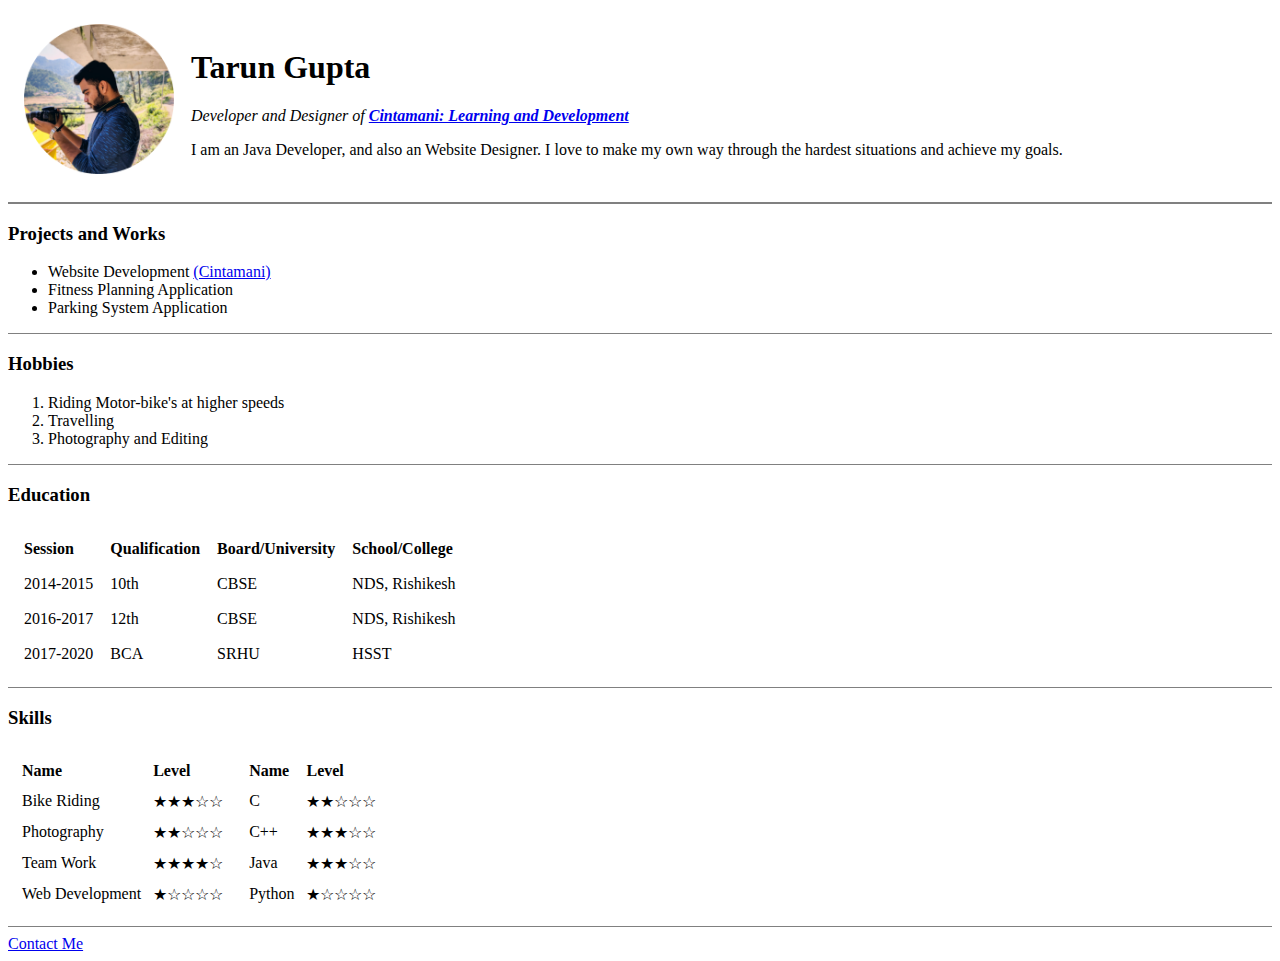
==== index.html @ a292038a "added initial files" ====
<!DOCTYPE html>
<html lang="en" dir="ltr">

  <head>
    <meta charset="utf-8">
    <title>Tarun's Personal Site</title>
  </head>

  <body>

    <table  cellspacing="15">
      <tr>
        <td><img src="images/profile-picture.png" alt="tarun's profile picture" width="150" height="150"></td>
        <td>
          <h1>Tarun Gupta</h1>
          <p><em>Developer and Designer of <a href="http://www.cintamani.guru"><strong>Cintamani: Learning and Development</strong></a></em></p>
          <p>I am an Java Developer, and also an Website Designer. I love to make my own way through the hardest situations and achieve my goals. </p>
        </td>
      </tr>
    </table>

    <hr size="2" noshade>

    <h3>Projects and Works</h3>
      <ul>
        <li>Website Development <a href="http://www.cintamani.guru">(Cintamani)</a></li>
        <li>Fitness Planning Application</li>
        <li>Parking System Application</li>
      </ul>

    <hr size="1" noshade>

    <h3>Hobbies</h3>
      <ol>
        <li>Riding Motor-bike's at higher speeds</li>
        <li>Travelling</li>
        <li>Photography and Editing</li>
      </ol>

    <hr size="1" noshade>

    <h3>Education</h3>
    <table cellspacing="15">
        <thead  align="left">
          <tr>
              <th>Session</th>
              <th>Qualification</th>
              <th>Board/University</th>
              <th>School/College</th>
          </tr>
        </thead>
        <tbody>
          <tr>
            <td>2014-2015</td>
            <td>10th</td>
            <td>CBSE</td>
            <td>NDS, Rishikesh</td>
          </tr>
          <tr>
            <td>2016-2017</td>
            <td>12th</td>
            <td>CBSE</td>
            <td>NDS, Rishikesh</td>
          </tr>
          <tr>
            <td>2017-2020</td>
            <td>BCA</td>
            <td>SRHU</td>
            <td>HSST</td>
          </tr>
        </tbody>
      </table>

    <hr size="1" noshade>

    <h3>Skills</h3>
    <table>
        <tr>
          <td>
            <table cellspacing="10">
              <thead>
                <tr align="left">
                  <th>Name</th>
                  <th>Level</th>
                </tr>
              </thead>
              <tbody>
                <tr>
                  <td>Bike Riding</td>
                  <td>★★★☆☆</td>
                </tr>
                <tr>
                  <td>Photography</td>
                  <td>★★☆☆☆</td>
                </tr>
                <tr>
                  <td>Team Work</td>
                  <td>★★★★☆</td>
                </tr>
                <tr>
                  <td>Web Development</td>
                  <td>★☆☆☆☆</td>
                </tr>

              </tbody>
            </table>
          </td>
          <td>
            <table cellspacing="10">
              <thead>
                <tr align="left">
                  <th>Name</th>
                  <th>Level</th>
                </tr>
              </thead>
              <tbody>
                <tr>
                  <td>C</td>
                  <td>★★☆☆☆</td>
                </tr>
                <tr>
                  <td>C++</td>
                  <td>★★★☆☆</td>
                </tr>
                <tr>
                  <td>Java</td>
                  <td>★★★☆☆</td>
                </tr>
                <tr>
                  <td>Python</td>
                  <td>★☆☆☆☆</td>
                </tr>
              </tbody>
            </table>
          </td>
        </tr>
      </table>

    <hr size="1" noshade>

    <a href="contact_me.html">Contact Me</a>

  </body>

</html>
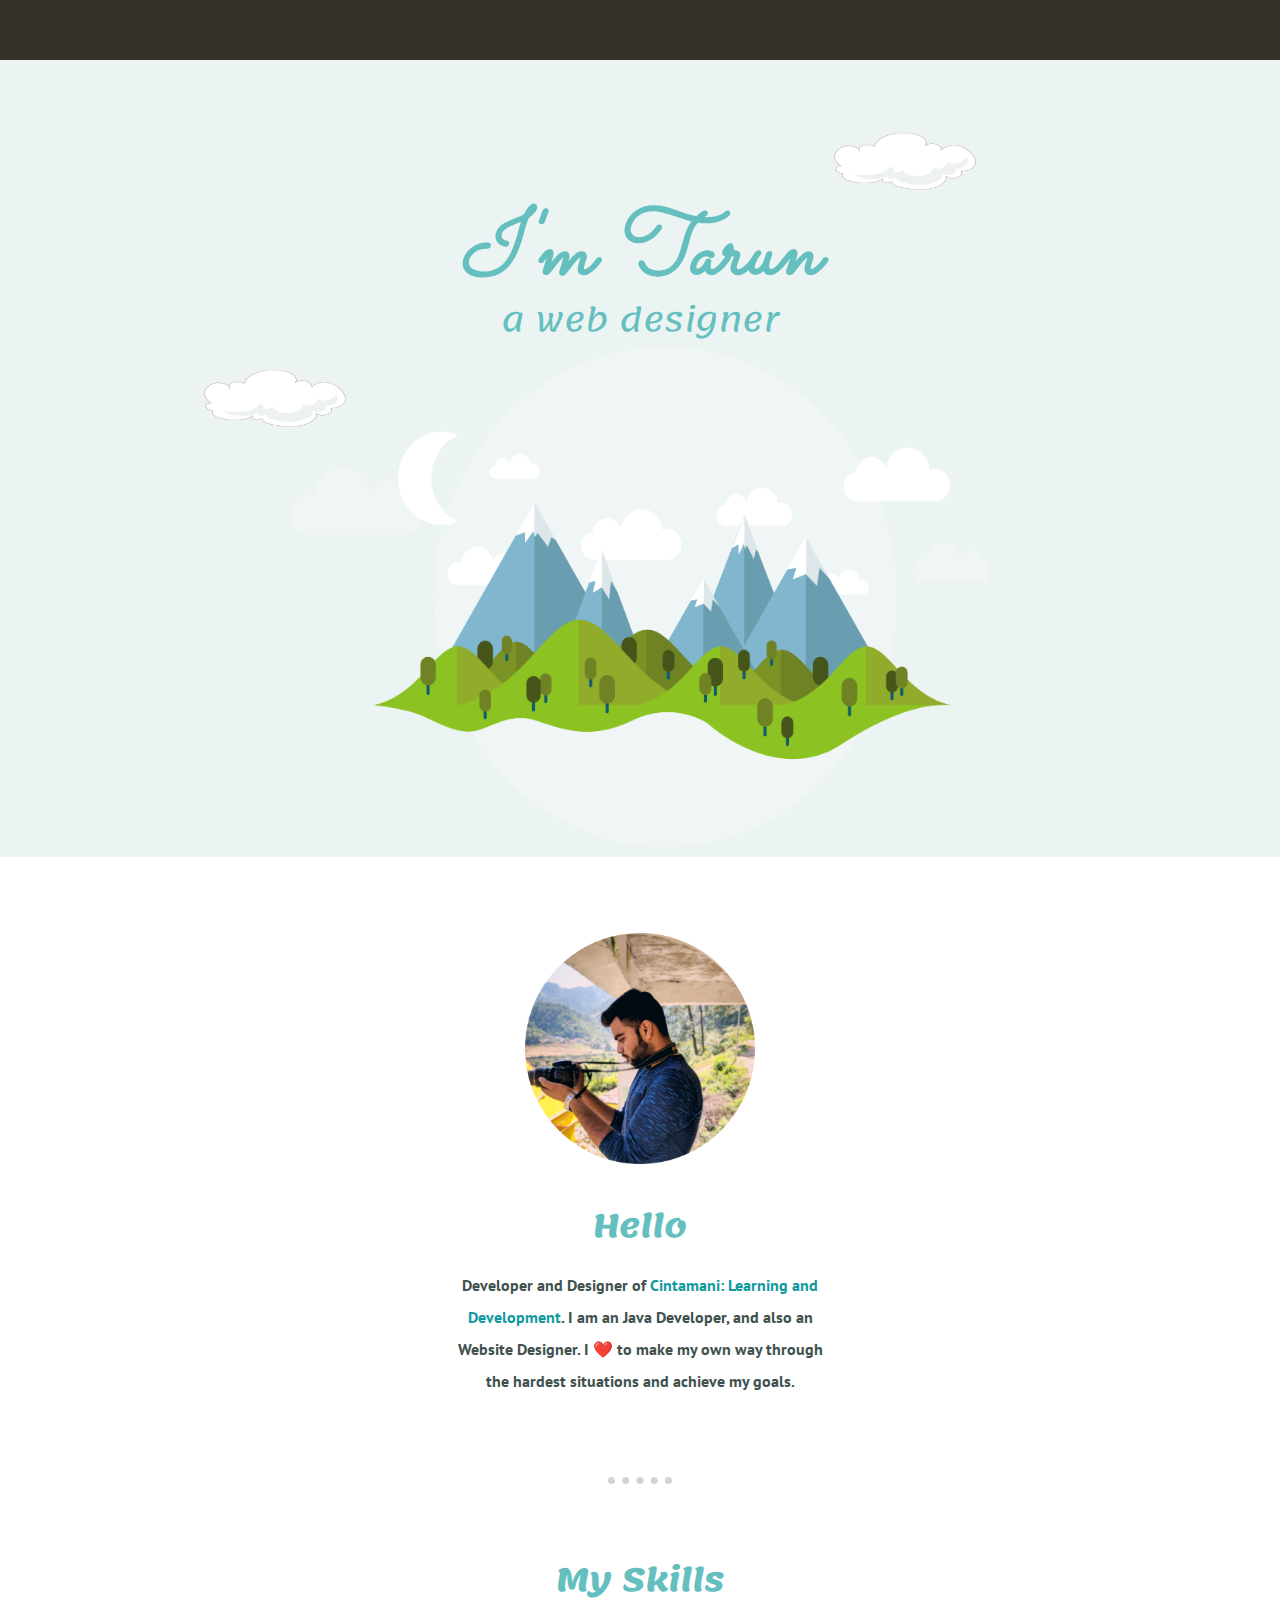
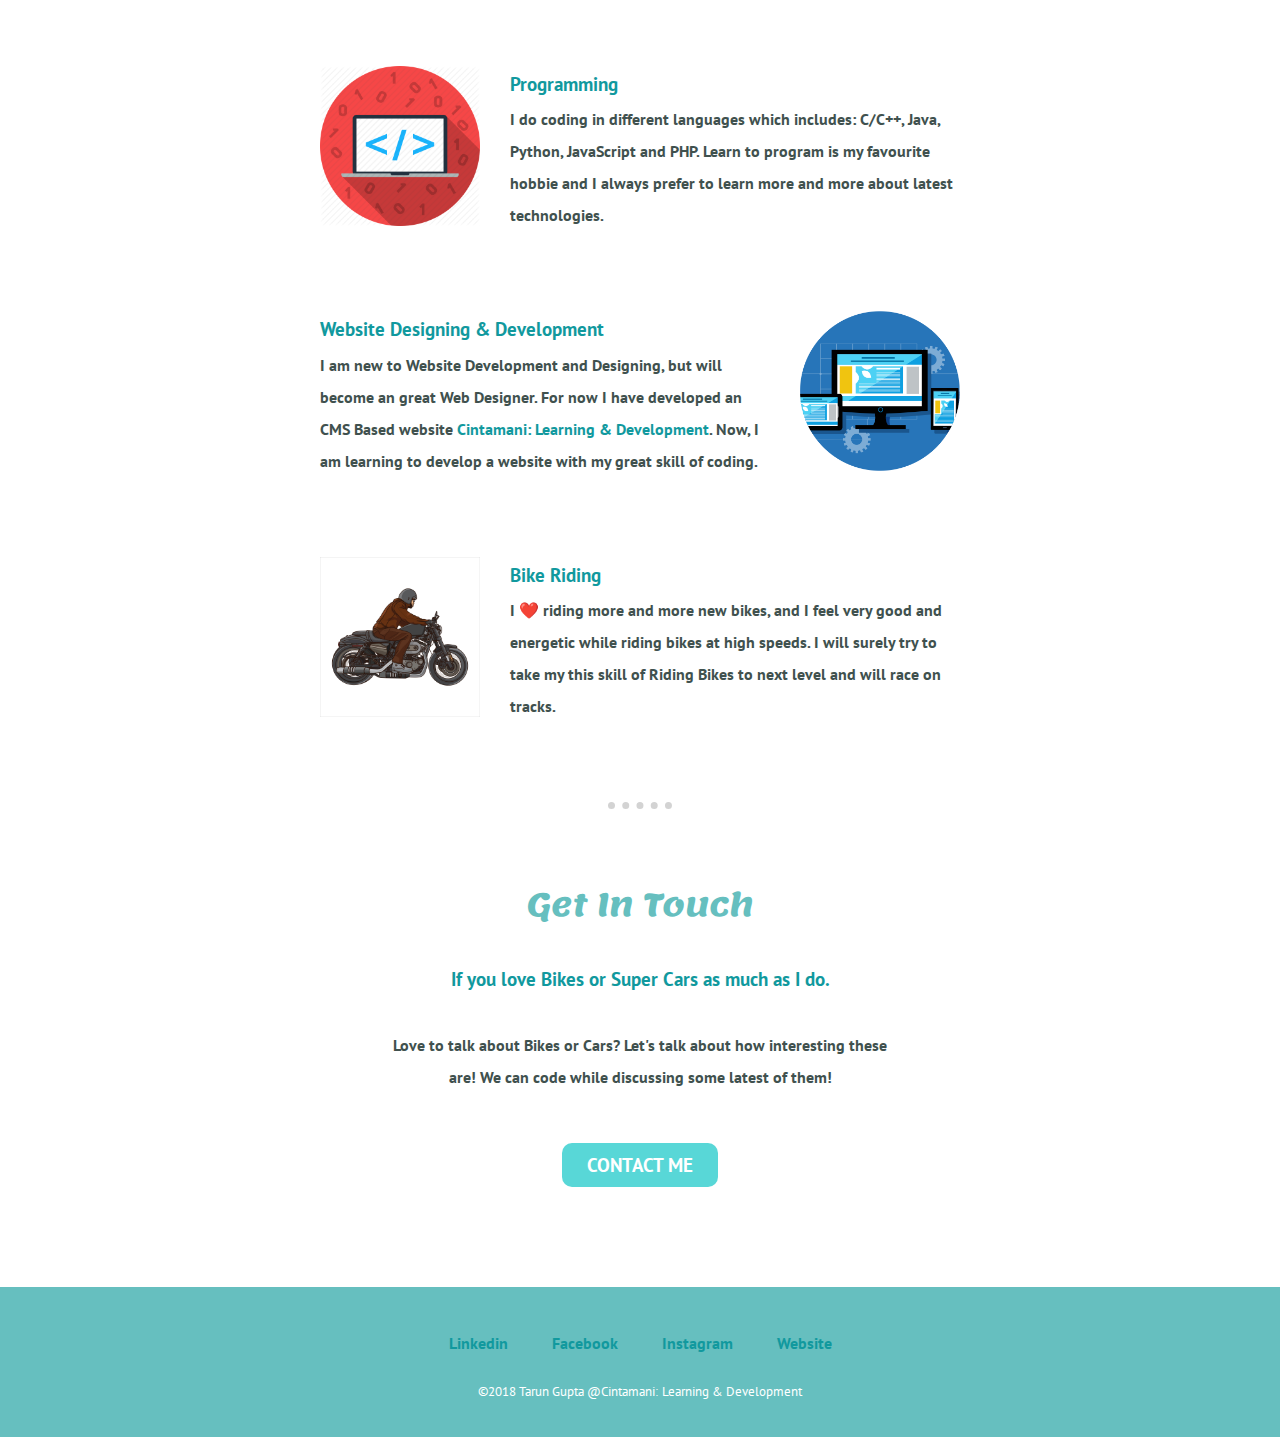
==== commit af8d6f32: "Add files via upload" ====
--- a/index.html
+++ b/index.html
@@ -1,145 +1,75 @@
 <!DOCTYPE html>
 <html lang="en" dir="ltr">
-
   <head>
     <meta charset="utf-8">
-    <title>Tarun's Personal Site</title>
+    <title>Tarun Gupta</title>
+    <link rel="stylesheet" href="css/styles.css">
+    <link rel="icon" href="favicon.ico">
+    <link href="https://fonts.googleapis.com/css2?family=Lemonada&family=PT+Sans&family=Sacramento&display=swap" rel="stylesheet">
+    <title></title>
   </head>
+  <body>
+    <div class="nav_bar">
 
-  <body>
+    </div>
 
-    <table  cellspacing="15">
-      <tr>
-        <td><img src="images/profile-picture.png" alt="tarun's profile picture" width="150" height="150"></td>
-        <td>
-          <h1>Tarun Gupta</h1>
-          <p><em>Developer and Designer of <a href="http://www.cintamani.guru"><strong>Cintamani: Learning and Development</strong></a></em></p>
-          <p>I am an Java Developer, and also an Website Designer. I love to make my own way through the hardest situations and achieve my goals. </p>
-        </td>
-      </tr>
-    </table>
+    <div class="top_container">
+      <img class="cloud-top" src="images/cloud.png" alt="cloud-img">
+      <h1><em>I'm Tarun</em></h1>
+      <h2 class= "web_designer">a web designer</h2>
+      <img class="cloud-bottom" src="images/cloud.png" alt="cloud-img">
+      <img class="mountains" src="images/mountains.png" alt="mountains-img">
+    </div>
 
-    <hr size="2" noshade>
+    <div class="middle-container">
+      <div class="profile">
+        <img class="profile-picture" src="images\profile-picture.png" alt="profile-picture">
+        <h2>Hello</h2>
+        <p>Developer and Designer of <a href="http://www.cintamani.guru">Cintamani: Learning and Development</a>. I am an Java Developer, and also an Website Designer. I ❤️ to make my own way through the hardest situations and achieve my goals. </p>
+      </div>
+      <hr>
+      <div class="skills">
+        <h2>My Skills</h2>
+        <div class="skill-row">
+          <img class="skill-coding" src="images\coding.png" alt="coding-icon">
+          <h3>Programming</h3>
+          <p>I do coding in different languages which includes: C/C++, Java, Python, JavaScript and PHP. Learn to program is my favourite hobbie and I always prefer to learn more and more about latest technologies. </p>
+        </div>
 
-    <h3>Projects and Works</h3>
-      <ul>
-        <li>Website Development <a href="http://www.cintamani.guru">(Cintamani)</a></li>
-        <li>Fitness Planning Application</li>
-        <li>Parking System Application</li>
-      </ul>
+        <div class="skill-row">
+          <img class="skill-web-development" src="images\web-development.png" alt="web-development-icon">
+          <h3>Website Designing & Development</h3>
+          <p>I am new to Website Development and Designing, but will become an great Web Designer. For now I have developed an CMS Based website <a href="http://www.cintamani.guru/">Cintamani: Learning & Development</a>. Now, I am learning to develop a website with my great skill of coding.</p>
+        </div>
 
-    <hr size="1" noshade>
+        <div class="skill-row">
+          <img class="bike-riding" src="images\Bike-Riding.png" alt="bike-riding-icon">
+          <h3>Bike Riding</h3>
+          <p>I ❤️ riding more and more new bikes, and I feel very good and energetic while riding bikes at high speeds. I will surely try to take my this skill of Riding Bikes to next level and will race on tracks. </p>
+        </div>
+      </div>
+      <hr>
+      <div class="contact-me">
+        <h2 style="margin-top:50px; margin-bottom:40px; ">Get In Touch</h2>
+        <h3 style="margin-bottom:30px;">If you love Bikes or Super Cars as much as I do.</h3>
+        <p>Love to talk about Bikes or Cars? Let's talk about how interesting these are! We can code while discussing some latest of them!</p>
+        <div class="btn">
+            <a style="color: white;" href="mailto:tarungupta5966@gmail.com">CONTACT ME</a>
+        </div>
+      </div>
+    </div>
 
-    <h3>Hobbies</h3>
-      <ol>
-        <li>Riding Motor-bike's at higher speeds</li>
-        <li>Travelling</li>
-        <li>Photography and Editing</li>
-      </ol>
+    <div class="footer">
+      <div class="social-media" >
+        <h4> <a href="https://www.linkedin.com/in/tarun-gupta-51b22716b/">Linkedin</a></h4>
+        <h4> <a href="https://www.facebook.com/people/Tarun-Gupta/100013074281257">Facebook</a> </h4>
+        <h4> <a href="https://www.instagram.com/i_tarun_gupta/">Instagram</a> </h4>
+        <h4> <a href="http://www.cintamani.guru/tarun-gupta/">Website</a> </h4>
+        <p style="color:white; font-weight:1; font-size:0.8rem; letter-spacing:0.0001rem;">©2018 Tarun Gupta @Cintamani: Learning & Development</p>
 
-    <hr size="1" noshade>
+      </div>
 
-    <h3>Education</h3>
-    <table cellspacing="15">
-        <thead  align="left">
-          <tr>
-              <th>Session</th>
-              <th>Qualification</th>
-              <th>Board/University</th>
-              <th>School/College</th>
-          </tr>
-        </thead>
-        <tbody>
-          <tr>
-            <td>2014-2015</td>
-            <td>10th</td>
-            <td>CBSE</td>
-            <td>NDS, Rishikesh</td>
-          </tr>
-          <tr>
-            <td>2016-2017</td>
-            <td>12th</td>
-            <td>CBSE</td>
-            <td>NDS, Rishikesh</td>
-          </tr>
-          <tr>
-            <td>2017-2020</td>
-            <td>BCA</td>
-            <td>SRHU</td>
-            <td>HSST</td>
-          </tr>
-        </tbody>
-      </table>
-
-    <hr size="1" noshade>
-
-    <h3>Skills</h3>
-    <table>
-        <tr>
-          <td>
-            <table cellspacing="10">
-              <thead>
-                <tr align="left">
-                  <th>Name</th>
-                  <th>Level</th>
-                </tr>
-              </thead>
-              <tbody>
-                <tr>
-                  <td>Bike Riding</td>
-                  <td>★★★☆☆</td>
-                </tr>
-                <tr>
-                  <td>Photography</td>
-                  <td>★★☆☆☆</td>
-                </tr>
-                <tr>
-                  <td>Team Work</td>
-                  <td>★★★★☆</td>
-                </tr>
-                <tr>
-                  <td>Web Development</td>
-                  <td>★☆☆☆☆</td>
-                </tr>
-
-              </tbody>
-            </table>
-          </td>
-          <td>
-            <table cellspacing="10">
-              <thead>
-                <tr align="left">
-                  <th>Name</th>
-                  <th>Level</th>
-                </tr>
-              </thead>
-              <tbody>
-                <tr>
-                  <td>C</td>
-                  <td>★★☆☆☆</td>
-                </tr>
-                <tr>
-                  <td>C++</td>
-                  <td>★★★☆☆</td>
-                </tr>
-                <tr>
-                  <td>Java</td>
-                  <td>★★★☆☆</td>
-                </tr>
-                <tr>
-                  <td>Python</td>
-                  <td>★☆☆☆☆</td>
-                </tr>
-              </tbody>
-            </table>
-          </td>
-        </tr>
-      </table>
-
-    <hr size="1" noshade>
-
-    <a href="contact_me.html">Contact Me</a>
+    </div>
 
   </body>
-
 </html>
--- a/css/styles.css
+++ b/css/styles.css
@@ -0,0 +1,150 @@
+body{
+  margin: 0;
+  text-align: center;
+  font-family: 'PT Sans', sans-serif;
+  color: #40514E;
+  font-weight: bold;
+  line-height: 2;
+
+}
+
+h1{
+  margin:50px auto 0 auto;
+  font-family: 'Sacramento', cursive;
+  font-size: 5.625rem;
+  color: #66BFBF;
+  line-height: 1;
+}
+
+h2{
+  margin: 20 auto 0 auto;
+  font-family: 'Lemonada', sans-serif;
+  font-size: 2rem;
+  color: #66BFBF;
+  line-height: 1;
+
+}
+
+.web_designer{
+  font-weight: normal;
+  line-height: 0;
+  margin-top:20px;
+}
+
+.nav_bar{
+  background-color: #36322a;
+  width:100%;
+  height:60px;
+}
+
+.footer{
+  background-color: #66BFBF;
+  width:100%;
+  height:150px;
+}
+
+h4{
+  display: inline-block;
+  margin: 40px 20px 20px;
+}
+
+.skill-row{
+  width: 50%;
+  margin: 70px auto 80px;
+  text-align: left;
+  line-height: 2;
+}
+
+.skill-coding{
+  width: 25%;
+  float: left;
+  margin-right: 30px;
+}
+
+.skill-web-development{
+  width: 25%;
+  float:right;
+  margin-left: 30px;
+}
+
+.bike-riding{
+  width: 25%;
+  float: left;
+  margin-right: 30px;
+}
+
+h3{
+  color: #11999E;
+  margin-bottom: 0;
+}
+a{
+  color: #11999E;
+  text-decoration: none;
+}
+
+
+p{
+  margin-top: 0;
+}
+
+
+hr{
+  margin-top: 80px;
+  margin-bottom: 80px;
+  border-style: none;
+  border-top-style: dotted;
+  border-color: lightgrey;
+  border-width: 7px;
+  width: 5%;
+}
+
+.profile{
+  margin: 0 auto 0 auto;
+  width:30%;
+}
+
+.profile-picture{
+  margin: 20% auto 10px auto;
+  width:60%;
+}
+
+.cloud-top{
+  height:100px;
+  width:150px;
+  right:300px;
+  top:50px;
+  position: absolute;
+}
+
+
+.cloud-bottom{
+  height:100px;
+  width:150px;
+  left:200px;
+  position: absolute;
+}
+
+.mountains{
+  height:500px;
+  width:700px;
+}
+
+.top_container{
+  background-color: #ecf4f3;
+  position: relative;
+  padding-top: 100px;
+}
+
+.contact-me{
+  width: 40%;
+  margin: 0 auto 0;
+}
+
+.btn{
+  width:150px;
+  border-radius: 10px;
+  font-size: 1.2rem;
+  background: #58D7D7;
+  margin: 50px auto 100px;
+  padding: 3px;
+}
